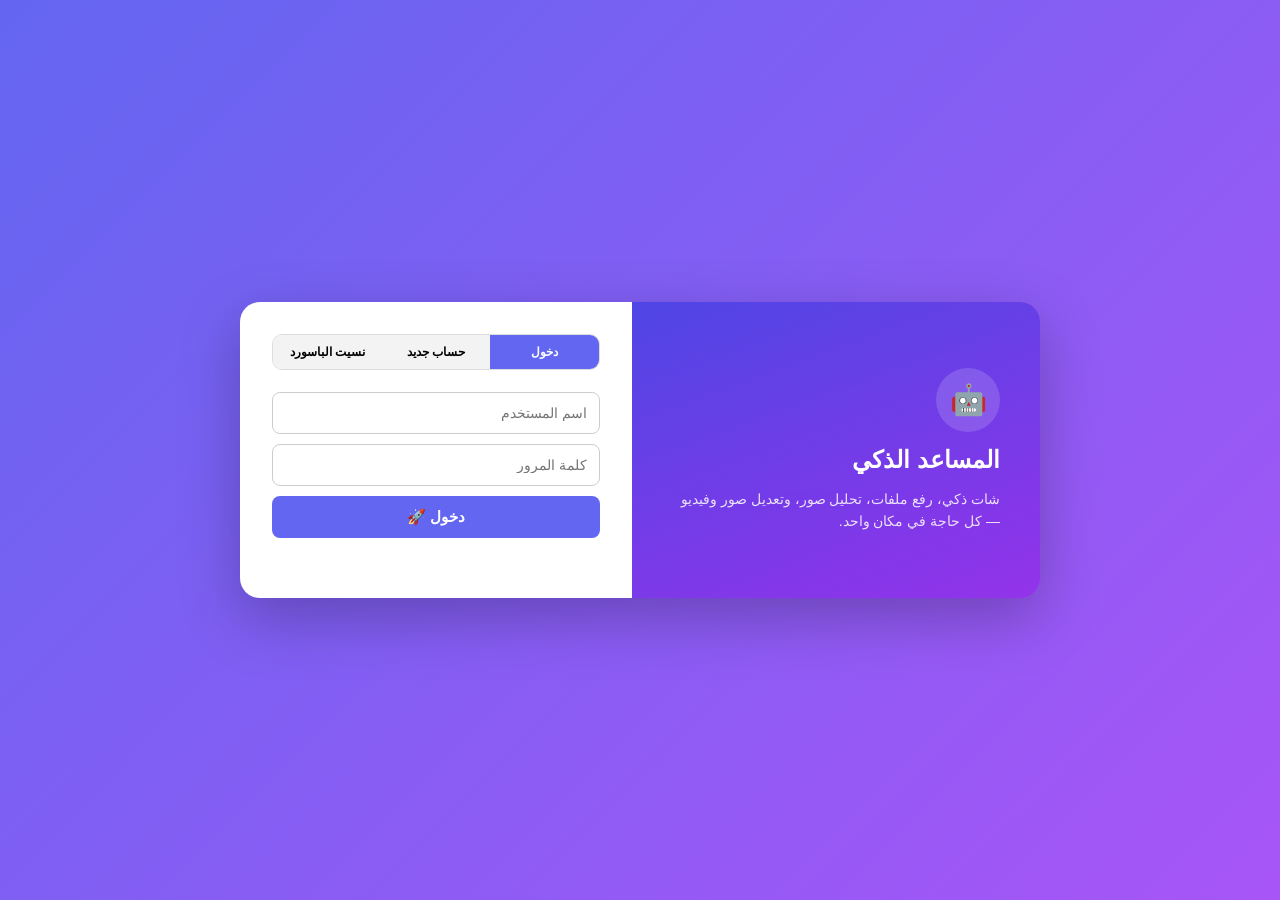
==== static/index.html @ ee0d487b "Add files via upload" ====
<!DOCTYPE html>
<html lang="ar" dir="rtl">
<head>
<meta charset="UTF-8">
<title>المساعد الذكي</title>
<link rel="stylesheet" href="/static/style.css">
</head>
<body>

<!-- شاشة تسجيل الدخول -->
<div id="auth-screen" class="screen">
  <div class="auth-split">
    <div class="auth-brand">
      <div class="brand-logo">🤖</div>
      <h1>المساعد الذكي</h1>
      <p>شات ذكي، رفع ملفات، تحليل صور، وتعديل صور وفيديو — كل حاجة في مكان واحد.</p>
    </div>

    <div class="auth-box">
      <div class="tabs">
        <button class="tab-btn active" data-tab="login">دخول</button>
        <button class="tab-btn" data-tab="signup">حساب جديد</button>
        <button class="tab-btn" data-tab="forgot">نسيت الباسورد</button>
      </div>

      <div id="login-tab" class="tab-content active">
        <input type="text" id="login-username" placeholder="اسم المستخدم">
        <input type="password" id="login-password" placeholder="كلمة المرور">
        <button class="primary-btn" onclick="login()">دخول 🚀</button>
        <p id="login-error" class="error-msg"></p>
      </div>

      <div id="signup-tab" class="tab-content">
        <input type="text" id="signup-username" placeholder="اسم المستخدم">
        <input type="password" id="signup-password" placeholder="كلمة المرور">
        <input type="text" id="signup-question" placeholder="سؤال أمان (لو نسيت الباسورد)">
        <input type="text" id="signup-answer" placeholder="إجابة سؤال الأمان">
        <button class="primary-btn" onclick="signup()">إنشاء حساب 💾</button>
        <p id="signup-error" class="error-msg"></p>
      </div>

      <div id="forgot-tab" class="tab-content">
        <input type="text" id="forgot-username" placeholder="اسم المستخدم">
        <button class="secondary-btn" onclick="fetchSecurityQuestion()">دور على سؤال الأمان</button>
        <p id="forgot-question" class="question-text"></p>
        <input type="text" id="forgot-answer" placeholder="إجابتك" class="hidden-field">
        <input type="password" id="forgot-newpass" placeholder="كلمة المرور الجديدة" class="hidden-field">
        <button class="primary-btn hidden-field" id="forgot-submit-btn" onclick="resetPassword()">إعادة تعيين كلمة المرور 🔄</button>
        <p id="forgot-error" class="error-msg"></p>
      </div>
    </div>
  </div>
</div>

<!-- شاشة القفل (انتهاء الوقت المتاح) -->
<div id="lock-screen" class="screen hidden">
  <div class="auth-split">
    <div class="auth-brand lock-brand">
      <div class="brand-logo">⏳</div>
      <h1>انتهت فترة الاستخدام</h1>
    </div>
    <div class="auth-box">
      <p id="lock-message" class="lock-message"></p>
      <input type="text" id="vip-code-input" placeholder="اكتب كود الساعات هنا">
      <button class="primary-btn" onclick="redeemCode()">✅ تفعيل الكود</button>
      <p id="lock-error" class="error-msg"></p>
    </div>
  </div>
</div>

<!-- شاشة الشات -->
<div id="chat-screen" class="screen hidden">
  <div class="sidebar">
    <h2>💬 الشاتات</h2>
    <p id="remaining-time" class="remaining-time-badge"></p>
    <input type="text" id="new-chat-name" placeholder="اسم شات جديد...">
    <button class="secondary-btn" onclick="createNewChat()">➕ شات جديد</button>
    <div id="chat-list"></div>
    <button class="logout-btn" onclick="logout()">🚪 خروج</button>
  </div>

  <div class="main-chat">
    <div id="messages"></div>

    <div id="attachment-preview" class="attachment-preview hidden"></div>

    <div class="input-bar">
      <div class="plus-wrapper">
        <button id="plus-btn" onclick="togglePlusMenu()">➕</button>
        <div id="plus-menu" class="plus-menu hidden">
          <label class="plus-item">
            📎 إضافة ملفات أو صور
            <input type="file" id="file-input" style="display:none" onchange="handleFileUpload(event)">
          </label>
          <div class="plus-item" onclick="openModal('image-editor-modal')">🖼️ تعديل الصور</div>
          <div class="plus-item" onclick="openModal('video-editor-modal')">🎬 تعديل الفيديو</div>
        </div>
      </div>

      <input type="text" id="message-input" placeholder="تحدث معي..." onkeypress="if(event.key==='Enter') sendMessage()">
      <button id="send-btn" onclick="sendMessage()">⬆️</button>
    </div>
  </div>
</div>

<!-- نافذة تعديل الصور -->
<div id="image-editor-modal" class="modal hidden">
  <div class="modal-content">
    <button class="modal-close" onclick="closeModal('image-editor-modal')">✕</button>
    <h2>🖼️ تعديل الصور</h2>
    <input type="file" id="edit-image-file" accept="image/*">
    <img id="edit-image-preview" style="max-width:100%; display:none; border-radius:8px;">
    <select id="edit-image-operation" onchange="updateImageEditorFields()">
      <option value="resize">تصغير/تكبير</option>
      <option value="crop">قص</option>
      <option value="rotate">تدوير</option>
      <option value="grayscale">أبيض وأسود</option>
      <option value="brightness">تفتيح/تعتيم</option>
      <option value="flip">قلب</option>
    </select>
    <div id="image-editor-fields"></div>
    <button class="primary-btn" onclick="applyImageEdit()">تطبيق</button>
    <div id="image-editor-result"></div>
  </div>
</div>

<!-- نافذة تعديل الفيديو -->
<div id="video-editor-modal" class="modal hidden">
  <div class="modal-content">
    <button class="modal-close" onclick="closeModal('video-editor-modal')">✕</button>
    <h2>🎬 تعديل الفيديو</h2>
    <input type="file" id="edit-video-file" accept="video/*">
    <select id="edit-video-operation" onchange="updateVideoEditorFields()">
      <option value="trim">قص جزء</option>
      <option value="extract_audio">استخراج الصوت</option>
      <option value="resize">تغيير الدقة</option>
    </select>
    <div id="video-editor-fields"></div>
    <button class="primary-btn" onclick="applyVideoEdit()">تطبيق</button>
    <div id="video-editor-result"></div>
  </div>
</div>

<script src="/static/app.js"></script>
</body>
</html>
---- static/style.css ----
* { box-sizing: border-box; margin: 0; padding: 0; font-family: 'Segoe UI', Tahoma, sans-serif; }

body { background: #f5f5f7; color: #1e1e2f; height: 100vh; overflow: hidden; }

.screen { height: 100vh; width: 100%; }
.hidden { display: none !important; }

/* ---------- شاشة الدخول ---------- */
#auth-screen, #lock-screen {
  display: flex; align-items: center; justify-content: center;
  background: linear-gradient(135deg, #6366f1, #a855f7);
}
.auth-split {
  display: flex; width: 800px; max-width: 92vw; border-radius: 20px; overflow: hidden;
  box-shadow: 0 20px 60px rgba(0,0,0,0.25);
}
.auth-brand {
  flex: 1; background: linear-gradient(160deg, #4f46e5, #9333ea);
  color: #fff; padding: 40px; display: flex; flex-direction: column; justify-content: center; gap: 14px;
}
.auth-brand.lock-brand { background: linear-gradient(160deg, #b45309, #dc2626); }
.brand-logo {
  width: 64px; height: 64px; border-radius: 50%; background: rgba(255,255,255,0.15);
  display: flex; align-items: center; justify-content: center; font-size: 30px;
}
.auth-brand h1 { font-size: 24px; }
.auth-brand p { font-size: 14px; opacity: 0.85; line-height: 1.6; }

.auth-box { flex: 1; background: #fff; color: #222; padding: 32px; display: flex; flex-direction: column; gap: 10px; }
.tabs { display: flex; margin-bottom: 12px; border-radius: 10px; overflow: hidden; border: 1px solid #ddd; }
.tab-btn { flex: 1; padding: 10px 4px; border: none; background: #f3f3f3; cursor: pointer; font-weight: bold; font-size: 12px; }
.tab-btn.active { background: #6366f1; color: #fff; }
.tab-content { display: none; flex-direction: column; gap: 10px; }
.tab-content.active { display: flex; }
.auth-box input { padding: 12px; border-radius: 8px; border: 1px solid #ccc; font-size: 14px; background: #fff; color: #222; }
.primary-btn {
  background: #6366f1; color: #fff; border: none; padding: 12px; border-radius: 8px;
  font-weight: bold; cursor: pointer; font-size: 15px;
}
.primary-btn:hover { background: #4f46e5; }
.error-msg { color: #dc2626; font-size: 13px; text-align: center; min-height: 18px; }
.question-text { font-size: 14px; color: #4f46e5; font-weight: bold; min-height: 18px; }
.hidden-field { display: none; }
.lock-message { font-size: 14px; line-height: 1.6; color: #444; }
.remaining-time-badge { font-size: 12px; background: #ececf3; color: #333; padding: 6px 10px; border-radius: 8px; text-align: center; }

/* ---------- شاشة الشات ---------- */
#chat-screen { display: flex; height: 100vh; }
.sidebar {
  width: 260px; background: #ffffff; padding: 16px; display: flex; flex-direction: column; gap: 10px;
  border-left: 1px solid #e5e5ea;
}
.sidebar h2 { font-size: 16px; margin-bottom: 8px; color: #1e1e2f; }
.sidebar input { padding: 10px; border-radius: 8px; border: 1px solid #ddd; background: #f7f7fa; color: #1e1e2f; }
.secondary-btn { background: #ececf3; color: #333; border: none; padding: 10px; border-radius: 8px; cursor: pointer; }
.secondary-btn:hover { background: #e0e0ea; }
#chat-list { flex: 1; overflow-y: auto; display: flex; flex-direction: column; gap: 6px; }
.chat-list-item {
  padding: 10px; border-radius: 8px; cursor: pointer; background: #f7f7fa; font-size: 14px; color: #1e1e2f;
  display: flex; align-items: center; justify-content: space-between; gap: 6px;
}
.chat-list-item:hover { background: #ececf3; }
.chat-list-item.active { background: #6366f1; color: #fff; }
.chat-name-text { flex: 1; overflow: hidden; text-overflow: ellipsis; white-space: nowrap; cursor: pointer; }
.chat-actions { display: flex; gap: 4px; opacity: 0; transition: opacity 0.15s ease; }
.chat-list-item:hover .chat-actions { opacity: 1; }
.chat-action-btn { background: transparent; border: none; cursor: pointer; font-size: 13px; padding: 2px 4px; border-radius: 4px; }
.chat-action-btn:hover { background: rgba(0,0,0,0.08); }
.logout-btn { background: #fde2e2; color: #b42323; border: none; padding: 10px; border-radius: 8px; cursor: pointer; font-weight: bold; }

.main-chat { flex: 1; display: flex; flex-direction: column; background: #f5f5f7; }
#messages { flex: 1; overflow-y: auto; padding: 24px; display: flex; flex-direction: column; gap: 16px; }
.msg-row { display: flex; gap: 10px; max-width: 70%; }
.msg-row.user { align-self: flex-end; flex-direction: row-reverse; }
.msg-row.assistant { align-self: flex-start; }
.avatar {
  width: 36px; height: 36px; border-radius: 50%; flex-shrink: 0;
  display: flex; align-items: center; justify-content: center; font-size: 18px;
}
.msg-row.user .avatar { background: linear-gradient(135deg, #10b981, #06b6d4); }
.msg-row.assistant .avatar { background: linear-gradient(135deg, #6366f1, #a855f7); }
.bubble { padding: 12px 16px; border-radius: 14px; line-height: 1.6; font-size: 15px; white-space: pre-wrap; }
.msg-row.user .bubble { background: #6366f1; color: #fff; border-bottom-right-radius: 4px; }
.msg-row.assistant .bubble { background: #ffffff; color: #1e1e2f; border: 1px solid #e5e5ea; border-bottom-left-radius: 4px; }
.message-image { max-width: 220px; border-radius: 10px; display: block; margin-bottom: 6px; }
.thinking { font-size: 13px; opacity: 0.7; font-style: italic; }

/* ---------- شريط الإدخال ---------- */
.input-bar { display: flex; align-items: center; gap: 10px; padding: 16px 24px; border-top: 1px solid #e5e5ea; background: #ffffff; }
.plus-wrapper { position: relative; }
#plus-btn {
  width: 42px; height: 42px; border-radius: 50%; border: none; background: #ececf3; color: #333;
  font-size: 20px; cursor: pointer; transition: transform 0.2s ease, background 0.2s ease;
}
#plus-btn:hover { background: #e0e0ea; }
#plus-btn.open { transform: rotate(45deg); background: #6366f1; color: #fff; }
.plus-menu {
  position: absolute; bottom: 52px; right: 0; background: #ffffff; border: 1px solid #e5e5ea;
  border-radius: 12px; padding: 8px; width: 220px; box-shadow: 0 8px 24px rgba(0,0,0,0.15);
}
.plus-item { padding: 10px 12px; border-radius: 8px; cursor: pointer; font-size: 14px; display: block; color: #1e1e2f; }
.plus-item:hover { background: #f3f3fa; }
#message-input { flex: 1; padding: 12px 16px; border-radius: 24px; border: 1px solid #ddd; background: #f7f7fa; color: #1e1e2f; font-size: 15px; }
#send-btn { width: 42px; height: 42px; border-radius: 50%; border: none; background: #6366f1; color: #fff; font-size: 18px; cursor: pointer; }
#send-btn:hover { background: #4f46e5; }

/* ---------- معاينة المرفق ---------- */
.attachment-preview { display: flex; align-items: center; gap: 10px; padding: 8px 24px; background: #ffffff; border-top: 1px solid #e5e5ea; }
.attachment-preview.hidden { display: none; }
.preview-thumb { width: 56px; height: 56px; object-fit: cover; border-radius: 10px; border: 1px solid #ddd; }
.preview-file-chip { display: flex; align-items: center; gap: 8px; background: #ececf3; color: #333; padding: 8px 12px; border-radius: 10px; font-size: 13px; }
.preview-remove-btn { background: #dc2626; color: #fff; border: none; border-radius: 50%; width: 22px; height: 22px; cursor: pointer; font-size: 12px; line-height: 1; }

/* ---------- نوافذ تعديل الصور والفيديو (Modal) ---------- */
.modal {
  position: fixed; top: 0; left: 0; width: 100%; height: 100%;
  background: rgba(0,0,0,0.5); display: flex; align-items: center; justify-content: center; z-index: 1000;
}
.modal.hidden { display: none; }
.modal-content {
  background: #fff; border-radius: 16px; padding: 24px; width: 420px; max-width: 92vw; max-height: 85vh;
  overflow-y: auto; position: relative; display: flex; flex-direction: column; gap: 10px;
}
.modal-close {
  position: absolute; top: 12px; left: 12px; background: #ececf3; border: none; border-radius: 50%;
  width: 28px; height: 28px; cursor: pointer; font-size: 13px;
}
.modal-content h2 { margin-bottom: 6px; }
.modal-content select, .modal-content input[type="file"], .modal-content input[type="number"] {
  padding: 10px; border-radius: 8px; border: 1px solid #ddd; font-size: 14px; width: 100%;
}
.editor-field-row { display: flex; gap: 8px; }
.editor-field-row input { flex: 1; }
.editor-result-media { max-width: 100%; border-radius: 8px; margin-top: 8px; display: block; }
.editor-download-link {
  display: block; text-align: center; margin-top: 8px; text-decoration: none; padding: 10px;
  background: #ececf3; color: #333; border-radius: 8px; font-weight: bold;
}
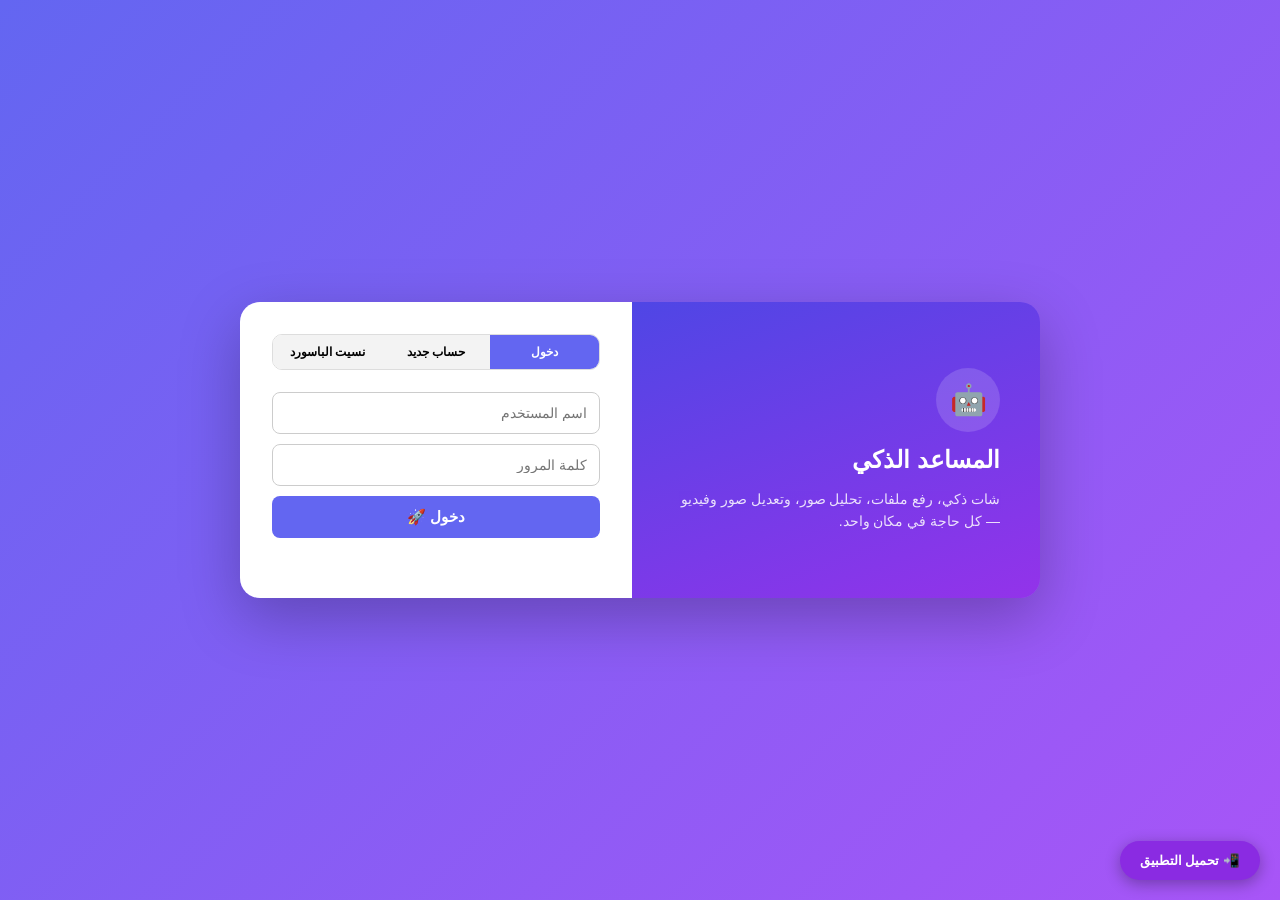
==== commit 698ffe69: "Add PWA installation button and service worker logic Added a button for downloading the PWA and impl" ====
--- a/static/index.html
+++ b/static/index.html
@@ -6,7 +6,50 @@
 <link rel="stylesheet" href="/static/style.css">
 </head>
 <body>
+<!-- زر تحميل التطبيق الاحترافي للأندرويد والكمبيوتر -->
+<button id="pwa-install-btn" style="display: none; position: fixed; bottom: 20px; right: 20px; z-index: 9999; background: #8a2be2; color: white; border: none; padding: 12px 20px; border-radius: 50px; font-weight: bold; box-shadow: 0 4px 15px rgba(0,0,0,0.3); cursor: pointer; display: flex; align-items: center; gap: 8px;">
+    📲 تحميل التطبيق
+</button>
 
+<script>
+// 1. تسجيل الـ Service Worker (إجباري للأندرويد لكي يظهر الزر)
+if ('serviceWorker' in navigator) {
+    window.addEventListener('load', () => {
+        navigator.serviceWorker.register('/sw.js')
+            .then(reg => console.log('Service Worker Registered'))
+            .catch(err => console.log('Service Worker Failed', err));
+    });
+}
+
+let deferredPrompt;
+const installBtn = document.getElementById('pwa-install-btn');
+
+// 2. التقاط حدث التثبيت وإظهار الزر
+window.addEventListener('beforeinstallprompt', (e) => {
+    e.preventDefault();
+    deferredPrompt = e;
+    installBtn.style.display = 'flex'; // إظهار الزر فوراً على الأندرويد والكمبيوتر
+});
+
+// 3. برمجة زر التحميل عند الضغط عليه
+installBtn.addEventListener('click', async () => {
+    if (deferredPrompt) {
+        deferredPrompt.prompt();
+        const { outcome } = await deferredPrompt.userChoice;
+        if (outcome === 'accepted') {
+            console.log('User installed the app');
+        }
+        deferredPrompt = null;
+        installBtn.style.display = 'none';
+    }
+});
+
+window.addEventListener('appinstalled', () => {
+    installBtn.style.display = 'none';
+    deferredPrompt = null;
+});
+</script>
+  
 <!-- شاشة تسجيل الدخول -->
 <div id="auth-screen" class="screen">
   <div class="auth-split">
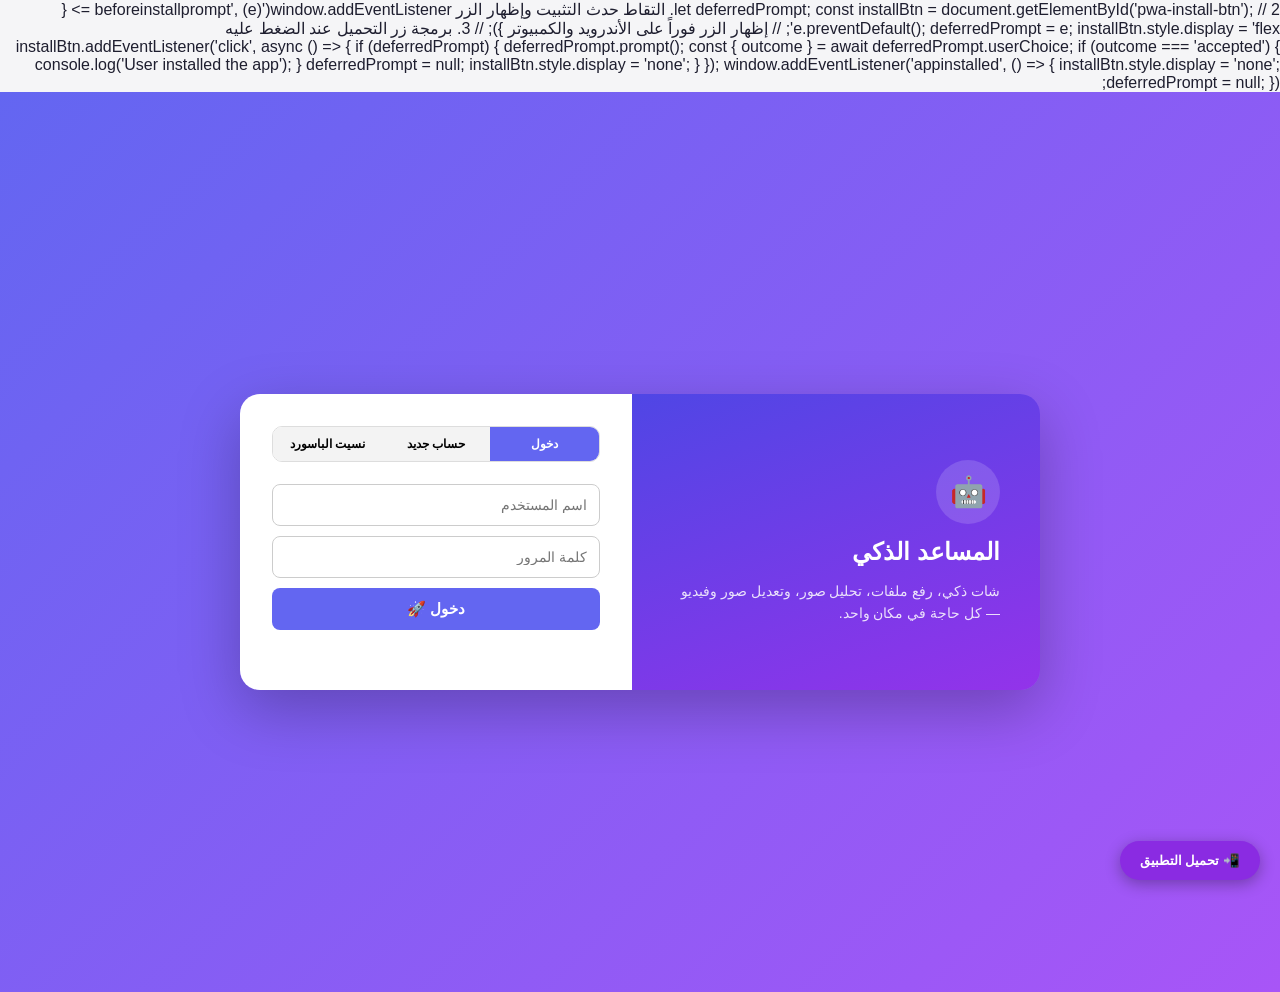
==== commit 9b83b777: "Update index.html" ====
--- a/static/index.html
+++ b/static/index.html
@@ -6,20 +6,55 @@
 <link rel="stylesheet" href="/static/style.css">
 </head>
 <body>
-<!-- زر تحميل التطبيق الاحترافي للأندرويد والكمبيوتر -->
+<!-- زر تحميل التطبيق الاحترافي المتوافق مع جميع الأنظمة والمتصفحات القديمة والحديثة -->
 <button id="pwa-install-btn" style="display: none; position: fixed; bottom: 20px; right: 20px; z-index: 9999; background: #8a2be2; color: white; border: none; padding: 12px 20px; border-radius: 50px; font-weight: bold; box-shadow: 0 4px 15px rgba(0,0,0,0.3); cursor: pointer; display: flex; align-items: center; gap: 8px;">
     📲 تحميل التطبيق
 </button>
 
 <script>
-// 1. تسجيل الـ Service Worker (إجباري للأندرويد لكي يظهر الزر)
-if ('serviceWorker' in navigator) {
-    window.addEventListener('load', () => {
-        navigator.serviceWorker.register('/sw.js')
-            .then(reg => console.log('Service Worker Registered'))
-            .catch(err => console.log('Service Worker Failed', err));
+try {
+    if ('serviceWorker' in navigator) {
+        window.addEventListener('load', function() {
+            navigator.serviceWorker.register('/sw.js')
+                .then(function(reg) { console.log('Service Worker Registered'); })
+                .catch(function(err) { console.log('Service Worker Failed', err); });
+        });
+    }
+
+    var deferredPrompt;
+    var installBtn = document.getElementById('pwa-install-btn');
+
+    window.addEventListener('beforeinstallprompt', function(e) {
+        if (e && e.preventDefault) { e.preventDefault(); }
+        deferredPrompt = e;
+        if (installBtn) { installBtn.style.display = 'flex'; }
     });
+
+    if (installBtn) {
+        installBtn.addEventListener('click', function() {
+            if (deferredPrompt && deferredPrompt.prompt) {
+                deferredPrompt.prompt();
+                deferredPrompt.userChoice.then(function(choiceResult) {
+                    if (choiceResult.outcome === 'accepted') {
+                        console.log('User installed the app');
+                    }
+                    deferredPrompt = null;
+                    installBtn.style.display = 'none';
+                });
+            }
+        });
+    }
+
+    window.addEventListener('appinstalled', function() {
+        if (installBtn) { installBtn.style.display = 'none'; }
+        deferredPrompt = null;
+    });
+} catch (error) {
+    console.log('Old browser detected, standard web experience fallback active.', error);
 }
+</script>
+</body>
+</html>
 
 let deferredPrompt;
 const installBtn = document.getElementById('pwa-install-btn');
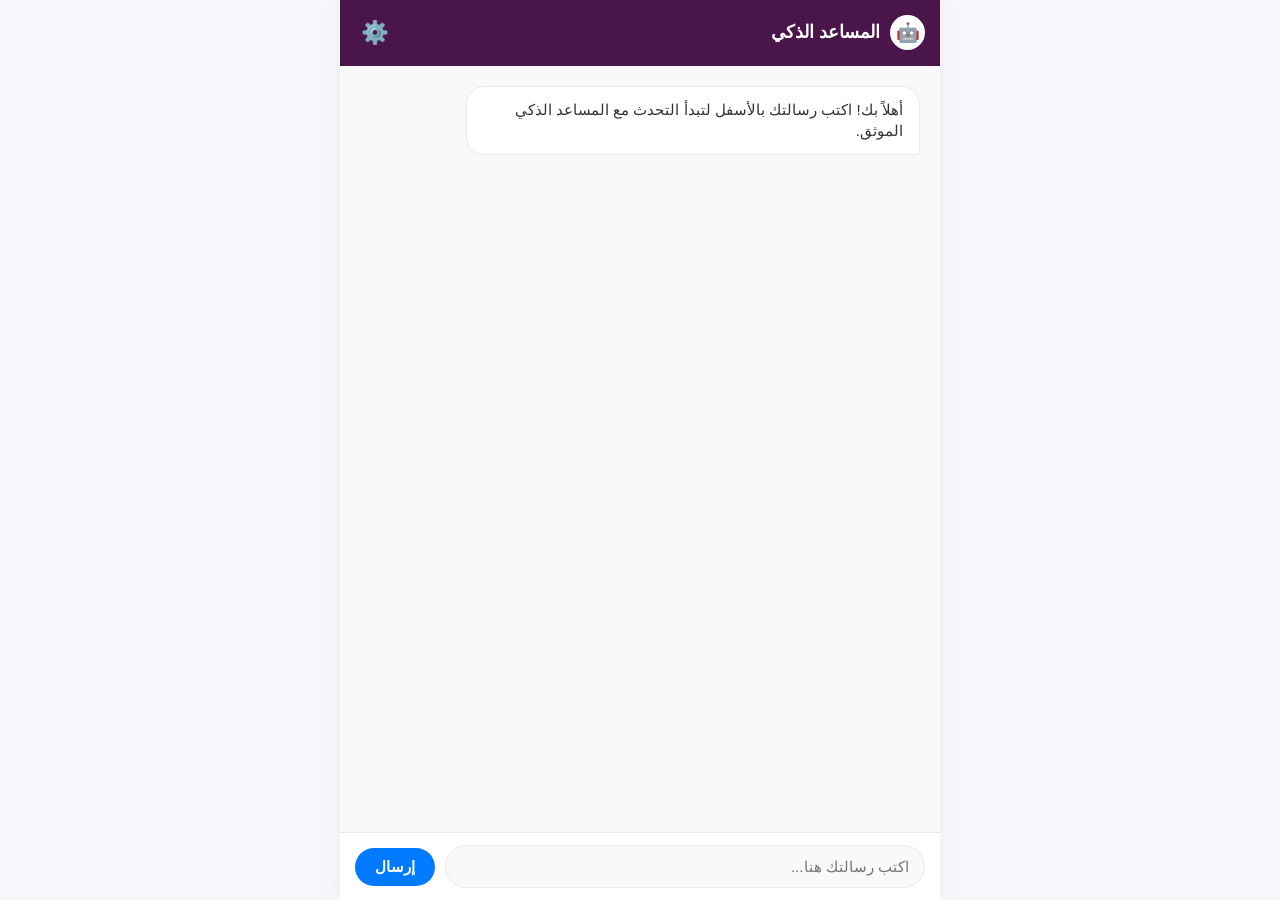
==== commit 0b579cdc: "Update index.html" ====
--- a/static/index.html
+++ b/static/index.html
@@ -1,224 +1,332 @@
 <!DOCTYPE html>
 <html lang="ar" dir="rtl">
 <head>
-<meta charset="UTF-8">
-<title>المساعد الذكي</title>
-<link rel="stylesheet" href="/static/style.css">
+    <meta charset="UTF-8">
+    <meta name="viewport" content="width=device-width, initial-scale=1.0">
+    <title>المساعد الذكي</title>
+    <style>
+        :root {
+            --bg-color: #f5f7fb;
+            --chat-bg: #ffffff;
+            --text-color: #333333;
+            --box-bg: #f9f9fb;
+            --border-color: #eaeaea;
+            --message-bot-bg: #ffffff;
+            --sidebar-bg: #ffffff;
+        }
+
+        [data-theme="dark"] {
+            --bg-color: #121212;
+            --chat-bg: #1e1e1e;
+            --text-color: #e0e0e0;
+            --box-bg: #181818;
+            --border-color: #2c2c2c;
+            --message-bot-bg: #2d2d2d;
+            --sidebar-bg: #1e1e1e;
+        }
+
+        body {
+            font-family: 'Segoe UI', Tahoma, Geneva, Verdana, sans-serif;
+            background-color: var(--bg-color);
+            color: var(--text-color);
+            margin: 0;
+            padding: 0;
+            display: flex;
+            justify-content: center;
+            transition: background-color 0.3s, color 0.3s;
+        }
+
+        .app-container {
+            width: 100%;
+            max-width: 600px;
+            height: 100vh;
+            display: flex;
+            flex-direction: column;
+            background: var(--chat-bg);
+            position: relative;
+            box-shadow: 0 0 20px rgba(0,0,0,0.05);
+            overflow: hidden;
+        }
+
+        .chat-header {
+            background-color: #4a154b;
+            color: #ffffff;
+            padding: 15px;
+            display: flex;
+            align-items: center;
+            font-weight: bold;
+            font-size: 1.1rem;
+            border-bottom: 1px solid rgba(0,0,0,0.1);
+            z-index: 101;
+        }
+
+        .chat-header .bot-icon {
+            width: 35px;
+            height: 35px;
+            background-color: #ffffff;
+            border-radius: 50%;
+            margin-left: 10px;
+            display: flex;
+            align-items: center;
+            justify-content: center;
+            font-size: 1.2rem;
+        }
+
+        .settings-toggle {
+            background: none;
+            border: none;
+            font-size: 1.4rem;
+            cursor: pointer;
+            margin-right: auto;
+            color: #ffffff;
+            outline: none;
+        }
+
+        .sidebar {
+            position: absolute;
+            top: 0;
+            right: -280px;
+            width: 260px;
+            height: 100%;
+            background-color: var(--sidebar-bg);
+            border-left: 1px solid var(--border-color);
+            box-shadow: -5px 0 15px rgba(0,0,0,0.05);
+            z-index: 200;
+            transition: right 0.3s ease;
+            padding: 20px;
+            box-sizing: border-box;
+            display: flex;
+            flex-direction: column;
+            gap: 20px;
+        }
+
+        .sidebar.open {
+            right: 0;
+        }
+
+        .sidebar-header {
+            display: flex;
+            justify-content: space-between;
+            align-items: center;
+            border-bottom: 1px solid var(--border-color);
+            padding-bottom: 10px;
+            font-weight: bold;
+        }
+
+        .close-sidebar {
+            background: none;
+            border: none;
+            font-size: 1.2rem;
+            cursor: pointer;
+            color: var(--text-color);
+            outline: none;
+        }
+
+        .setting-item {
+            display: flex;
+            flex-direction: column;
+            gap: 8px;
+        }
+
+        .setting-btn {
+            background-color: #007bff;
+            color: #ffffff;
+            border: none;
+            padding: 10px;
+            border-radius: 8px;
+            cursor: pointer;
+            font-weight: bold;
+            font-size: 0.9rem;
+        }
+
+        .setting-btn.secondary {
+            background-color: #6c757d;
+        }
+
+        .key-display {
+            background-color: var(--box-bg);
+            padding: 10px;
+            border-radius: 5px;
+            font-size: 0.8rem;
+            word-break: break-all;
+            border: 1px dashed var(--border-color);
+            display: none;
+            cursor: pointer;
+            text-align: center;
+        }
+
+        .api-caret-container {
+            display: flex;
+            align-items: center;
+            gap: 8px;
+            background-color: var(--box-bg);
+            padding: 8px 12px;
+            border-radius: 20px;
+            border: 1px solid var(--border-color);
+            font-size: 0.85rem;
+        }
+
+        .caret-indicator {
+            width: 10px;
+            height: 10px;
+            background-color: #6c757d;
+            border-radius: 50%;
+            display: inline-block;
+            transition: background-color 0.3s, box-shadow 0.3s;
+        }
+
+        .caret-indicator.active {
+            background-color: #28a745;
+            box-shadow: 0 0 8px #28a745;
+        }
+
+        .chat-messages {
+            flex: 1;
+            padding: 20px;
+            overflow-y: auto;
+            display: flex;
+            flex-direction: column;
+            gap: 15px;
+            background-color: var(--box-bg);
+            padding-bottom: 90px; 
+        }
+
+        .message {
+            max-width: 75%;
+            padding: 12px 16px;
+            border-radius: 18px;
+            font-size: 0.95rem;
+            line-height: 1.4;
+            word-wrap: break-word;
+        }
+
+        .message.bot {
+            background-color: var(--message-bot-bg);
+            color: var(--text-color);
+            align-self: flex-start;
+            border-bottom-right-radius: 4px;
+            box-shadow: 0 2px 5px rgba(0,0,0,0.02);
+            border: 1px solid var(--border-color);
+        }
+
+        .message.user {
+            background-color: #007bff;
+            color: #ffffff;
+            align-self: flex-end;
+            border-bottom-left-radius: 4px;
+        }
+
+        /* تثبيت صندوق الكتابة الثابت بالأسفل حاسماً لعدم الاختفاء */
+        .input-container {
+            position: absolute;
+            bottom: 0;
+            left: 0;
+            width: 100%;
+            background-color: var(--chat-bg);
+            padding: 12px 15px;
+            box-sizing: border-box;
+            border-top: 1px solid var(--border-color);
+            display: flex;
+            align-items: center;
+            gap: 10px;
+            z-index: 100;
+        }
+
+        .input-container input {
+            flex: 1;
+            padding: 12px 15px;
+            border: 1px solid var(--border-color);
+            background-color: var(--box-bg);
+            color: var(--text-color);
+            border-radius: 25px;
+            font-size: 0.95rem;
+            outline: none;
+        }
+
+        .input-container button {
+            background-color: #007bff;
+            color: #ffffff;
+            border: none;
+            padding: 10px 20px;
+            border-radius: 25px;
+            font-size: 0.95rem;
+            cursor: pointer;
+            font-weight: bold;
+        }
+
+        #pwa-install-btn {
+            display: none;
+            background-color: #28a745;
+            color: white;
+            border: none;
+            padding: 6px 12px;
+            border-radius: 20px;
+            cursor: pointer;
+            font-size: 0.8rem;
+            margin-left: 10px;
+        }
+    </style>
 </head>
 <body>
-<!-- زر تحميل التطبيق الاحترافي المتوافق مع جميع الأنظمة والمتصفحات القديمة والحديثة -->
-<button id="pwa-install-btn" style="display: none; position: fixed; bottom: 20px; right: 20px; z-index: 9999; background: #8a2be2; color: white; border: none; padding: 12px 20px; border-radius: 50px; font-weight: bold; box-shadow: 0 4px 15px rgba(0,0,0,0.3); cursor: pointer; display: flex; align-items: center; gap: 8px;">
-    📲 تحميل التطبيق
-</button>
-
-<script>
-try {
-    if ('serviceWorker' in navigator) {
-        window.addEventListener('load', function() {
-            navigator.serviceWorker.register('/sw.js')
-                .then(function(reg) { console.log('Service Worker Registered'); })
-                .catch(function(err) { console.log('Service Worker Failed', err); });
-        });
-    }
-
-    var deferredPrompt;
-    var installBtn = document.getElementById('pwa-install-btn');
-
-    window.addEventListener('beforeinstallprompt', function(e) {
-        if (e && e.preventDefault) { e.preventDefault(); }
-        deferredPrompt = e;
-        if (installBtn) { installBtn.style.display = 'flex'; }
-    });
-
-    if (installBtn) {
-        installBtn.addEventListener('click', function() {
-            if (deferredPrompt && deferredPrompt.prompt) {
-                deferredPrompt.prompt();
-                deferredPrompt.userChoice.then(function(choiceResult) {
-                    if (choiceResult.outcome === 'accepted') {
-                        console.log('User installed the app');
-                    }
-                    deferredPrompt = null;
-                    installBtn.style.display = 'none';
-                });
-            }
-        });
-    }
-
-    window.addEventListener('appinstalled', function() {
-        if (installBtn) { installBtn.style.display = 'none'; }
-        deferredPrompt = null;
-    });
-} catch (error) {
-    console.log('Old browser detected, standard web experience fallback active.', error);
-}
-</script>
-</body>
-</html>
-
-let deferredPrompt;
-const installBtn = document.getElementById('pwa-install-btn');
-
-// 2. التقاط حدث التثبيت وإظهار الزر
-window.addEventListener('beforeinstallprompt', (e) => {
-    e.preventDefault();
-    deferredPrompt = e;
-    installBtn.style.display = 'flex'; // إظهار الزر فوراً على الأندرويد والكمبيوتر
-});
-
-// 3. برمجة زر التحميل عند الضغط عليه
-installBtn.addEventListener('click', async () => {
-    if (deferredPrompt) {
-        deferredPrompt.prompt();
-        const { outcome } = await deferredPrompt.userChoice;
-        if (outcome === 'accepted') {
-            console.log('User installed the app');
-        }
-        deferredPrompt = null;
-        installBtn.style.display = 'none';
-    }
-});
-
-window.addEventListener('appinstalled', () => {
-    installBtn.style.display = 'none';
-    deferredPrompt = null;
-});
-</script>
-  
-<!-- شاشة تسجيل الدخول -->
-<div id="auth-screen" class="screen">
-  <div class="auth-split">
-    <div class="auth-brand">
-      <div class="brand-logo">🤖</div>
-      <h1>المساعد الذكي</h1>
-      <p>شات ذكي، رفع ملفات، تحليل صور، وتعديل صور وفيديو — كل حاجة في مكان واحد.</p>
+
+    <div class="app-container">
+        <div class="chat-header">
+            <div class="bot-icon">🤖</div>
+            <span>المساعد الذكي</span>
+            <button id="pwa-install-btn">تحميل</button>
+            <button class="settings-toggle" onclick="toggleSidebar()">⚙️</button>
+        </div>
+
+        <div class="sidebar" id="sidebar">
+            <div class="sidebar-header">
+                <span>إعدادات التطبيق</span>
+                <button class="close-sidebar" onclick="toggleSidebar()">✕</button>
+            </div>
+            
+            <div class="setting-item">
+                <label>مظهر التطبيق:</label>
+                <button class="setting-btn secondary" id="theme-btn" onclick="toggleTheme()">التحويل للوضع الليلي 🌙</button>
+            </div>
+
+            <div class="setting-item">
+                <label>حالة المفتاح الحالي:</label>
+                <div class="api-caret-container">
+                    <span class="caret-indicator" id="caret-dot"></span>
+                    <span id="caret-status-text">مفتاح غير نشط / مفقود</span>
+                </div>
+            </div>
+
+            <div class="setting-item">
+                <label>إدارة الـ API Key:</label>
+                <button class="setting-btn" onclick="generateApiKey()">صنع API Key جديد 🔑</button>
+                <div class="key-display" id="key-display" onclick="copyKey()">اضغط هنا لنسخ المفتاح</div>
+            </div>
+        </div>
+
+        <div class="chat-messages" id="chat-box">
+            <div class="message bot">
+                أهلاً بك! اكتب رسالتك بالأسفل لتبدأ التحدث مع المساعد الذكي الموثق.
+            </div>
+        </div>
+
+        <div class="input-container">
+            <input type="text" id="user-input" placeholder="اكتب رسالتك هنا..." onkeydown="if(event.key === 'Enter') sendMessage()">
+            <button onclick="sendMessage()">إرسال</button>
+        </div>
     </div>
 
-    <div class="auth-box">
-      <div class="tabs">
-        <button class="tab-btn active" data-tab="login">دخول</button>
-        <button class="tab-btn" data-tab="signup">حساب جديد</button>
-        <button class="tab-btn" data-tab="forgot">نسيت الباسورد</button>
-      </div>
-
-      <div id="login-tab" class="tab-content active">
-        <input type="text" id="login-username" placeholder="اسم المستخدم">
-        <input type="password" id="login-password" placeholder="كلمة المرور">
-        <button class="primary-btn" onclick="login()">دخول 🚀</button>
-        <p id="login-error" class="error-msg"></p>
-      </div>
-
-      <div id="signup-tab" class="tab-content">
-        <input type="text" id="signup-username" placeholder="اسم المستخدم">
-        <input type="password" id="signup-password" placeholder="كلمة المرور">
-        <input type="text" id="signup-question" placeholder="سؤال أمان (لو نسيت الباسورد)">
-        <input type="text" id="signup-answer" placeholder="إجابة سؤال الأمان">
-        <button class="primary-btn" onclick="signup()">إنشاء حساب 💾</button>
-        <p id="signup-error" class="error-msg"></p>
-      </div>
-
-      <div id="forgot-tab" class="tab-content">
-        <input type="text" id="forgot-username" placeholder="اسم المستخدم">
-        <button class="secondary-btn" onclick="fetchSecurityQuestion()">دور على سؤال الأمان</button>
-        <p id="forgot-question" class="question-text"></p>
-        <input type="text" id="forgot-answer" placeholder="إجابتك" class="hidden-field">
-        <input type="password" id="forgot-newpass" placeholder="كلمة المرور الجديدة" class="hidden-field">
-        <button class="primary-btn hidden-field" id="forgot-submit-btn" onclick="resetPassword()">إعادة تعيين كلمة المرور 🔄</button>
-        <p id="forgot-error" class="error-msg"></p>
-      </div>
-    </div>
-  </div>
-</div>
-
-<!-- شاشة القفل (انتهاء الوقت المتاح) -->
-<div id="lock-screen" class="screen hidden">
-  <div class="auth-split">
-    <div class="auth-brand lock-brand">
-      <div class="brand-logo">⏳</div>
-      <h1>انتهت فترة الاستخدام</h1>
-    </div>
-    <div class="auth-box">
-      <p id="lock-message" class="lock-message"></p>
-      <input type="text" id="vip-code-input" placeholder="اكتب كود الساعات هنا">
-      <button class="primary-btn" onclick="redeemCode()">✅ تفعيل الكود</button>
-      <p id="lock-error" class="error-msg"></p>
-    </div>
-  </div>
-</div>
-
-<!-- شاشة الشات -->
-<div id="chat-screen" class="screen hidden">
-  <div class="sidebar">
-    <h2>💬 الشاتات</h2>
-    <p id="remaining-time" class="remaining-time-badge"></p>
-    <input type="text" id="new-chat-name" placeholder="اسم شات جديد...">
-    <button class="secondary-btn" onclick="createNewChat()">➕ شات جديد</button>
-    <div id="chat-list"></div>
-    <button class="logout-btn" onclick="logout()">🚪 خروج</button>
-  </div>
-
-  <div class="main-chat">
-    <div id="messages"></div>
-
-    <div id="attachment-preview" class="attachment-preview hidden"></div>
-
-    <div class="input-bar">
-      <div class="plus-wrapper">
-        <button id="plus-btn" onclick="togglePlusMenu()">➕</button>
-        <div id="plus-menu" class="plus-menu hidden">
-          <label class="plus-item">
-            📎 إضافة ملفات أو صور
-            <input type="file" id="file-input" style="display:none" onchange="handleFileUpload(event)">
-          </label>
-          <div class="plus-item" onclick="openModal('image-editor-modal')">🖼️ تعديل الصور</div>
-          <div class="plus-item" onclick="openModal('video-editor-modal')">🎬 تعديل الفيديو</div>
-        </div>
-      </div>
-
-      <input type="text" id="message-input" placeholder="تحدث معي..." onkeypress="if(event.key==='Enter') sendMessage()">
-      <button id="send-btn" onclick="sendMessage()">⬆️</button>
-    </div>
-  </div>
-</div>
-
-<!-- نافذة تعديل الصور -->
-<div id="image-editor-modal" class="modal hidden">
-  <div class="modal-content">
-    <button class="modal-close" onclick="closeModal('image-editor-modal')">✕</button>
-    <h2>🖼️ تعديل الصور</h2>
-    <input type="file" id="edit-image-file" accept="image/*">
-    <img id="edit-image-preview" style="max-width:100%; display:none; border-radius:8px;">
-    <select id="edit-image-operation" onchange="updateImageEditorFields()">
-      <option value="resize">تصغير/تكبير</option>
-      <option value="crop">قص</option>
-      <option value="rotate">تدوير</option>
-      <option value="grayscale">أبيض وأسود</option>
-      <option value="brightness">تفتيح/تعتيم</option>
-      <option value="flip">قلب</option>
-    </select>
-    <div id="image-editor-fields"></div>
-    <button class="primary-btn" onclick="applyImageEdit()">تطبيق</button>
-    <div id="image-editor-result"></div>
-  </div>
-</div>
-
-<!-- نافذة تعديل الفيديو -->
-<div id="video-editor-modal" class="modal hidden">
-  <div class="modal-content">
-    <button class="modal-close" onclick="closeModal('video-editor-modal')">✕</button>
-    <h2>🎬 تعديل الفيديو</h2>
-    <input type="file" id="edit-video-file" accept="video/*">
-    <select id="edit-video-operation" onchange="updateVideoEditorFields()">
-      <option value="trim">قص جزء</option>
-      <option value="extract_audio">استخراج الصوت</option>
-      <option value="resize">تغيير الدقة</option>
-    </select>
-    <div id="video-editor-fields"></div>
-    <button class="primary-btn" onclick="applyVideoEdit()">تطبيق</button>
-    <div id="video-editor-result"></div>
-  </div>
-</div>
-
-<script src="/static/app.js"></script>
-</body>
-</html>
+    <script>
+        let ACTIVE_USER_API_KEY = "sk_assist_default_key"; 
+        const BASE_SERVER_URL = "https://railway.app";
+
+        function toggleSidebar() {
+            document.getElementById('sidebar').classList.toggle('open');
+        }
+
+        function toggleTheme() {
+            const currentTheme = document.documentElement.getAttribute('data-theme');
+            const themeBtn = document.getElementById('theme-btn');
+            if (currentTheme === 'dark') {
+                document.documentElement.removeAttribute('data-theme');
+                themeBtn.innerText = "التحويل للوضع الليلي 🌙";
+            } else {
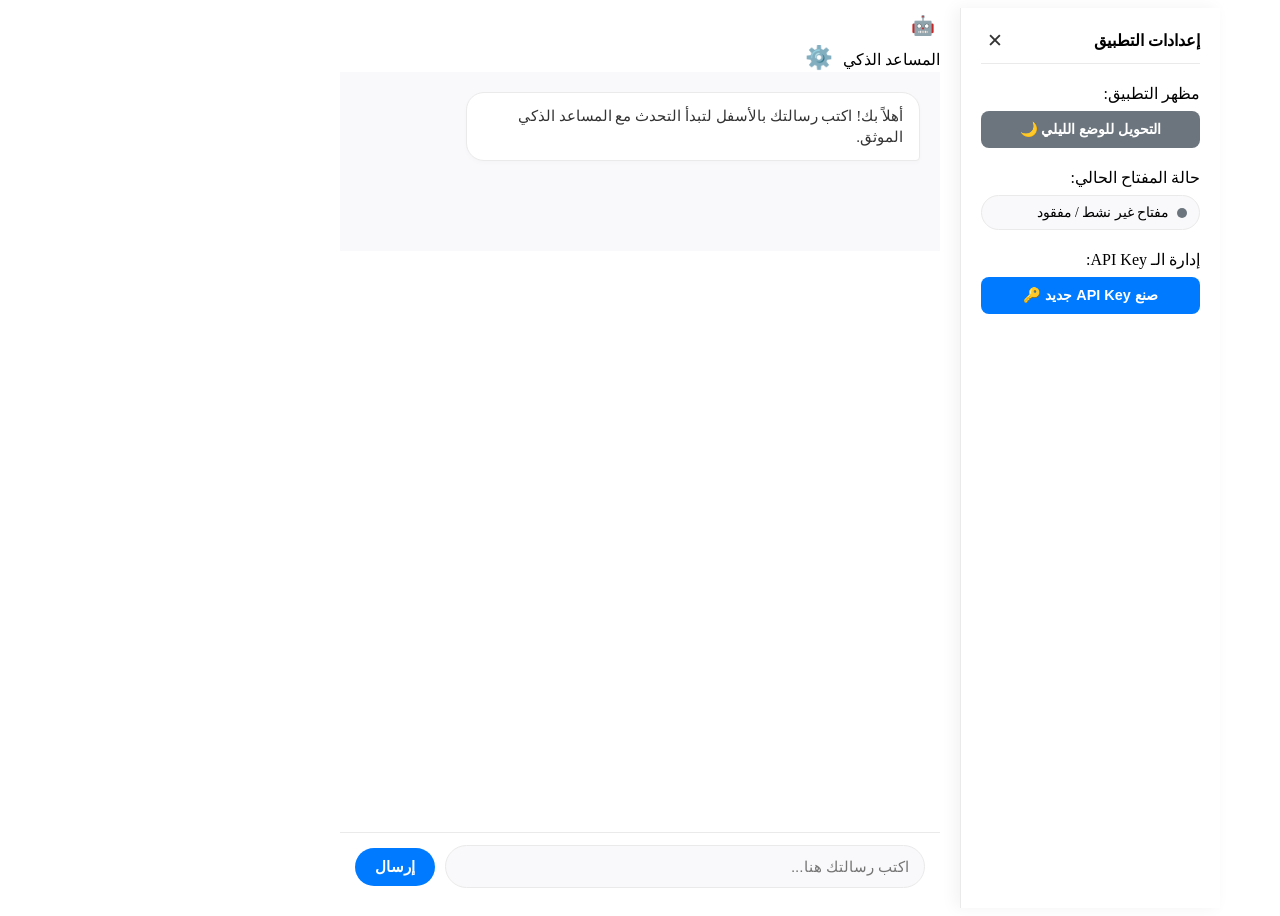
==== commit 047348d3: "Modify body and app-container styles for visibility Updated CSS styles to manage visibility of eleme" ====
--- a/static/index.html
+++ b/static/index.html
@@ -25,41 +25,35 @@
             --sidebar-bg: #1e1e1e;
         }
 
-        body {
-            font-family: 'Segoe UI', Tahoma, Geneva, Verdana, sans-serif;
-            background-color: var(--bg-color);
-            color: var(--text-color);
-            margin: 0;
-            padding: 0;
-            display: flex;
-            justify-content: center;
-            transition: background-color 0.3s, color 0.3s;
-        }
-
-        .app-container {
-            width: 100%;
-            max-width: 600px;
-            height: 100vh;
-            display: flex;
-            flex-direction: column;
-            background: var(--chat-bg);
-            position: relative;
-            box-shadow: 0 0 20px rgba(0,0,0,0.05);
-            overflow: hidden;
-        }
-
-        .chat-header {
-            background-color: #4a154b;
-            color: #ffffff;
-            padding: 15px;
-            display: flex;
-            align-items: center;
-            font-weight: bold;
-            font-size: 1.1rem;
-            border-bottom: 1px solid rgba(0,0,0,0.1);
-            z-index: 101;
-        }
-
+       /* --- كود سحري لإخفاء الكلمات المشوهة والتائهة تماماً من الشاشة --- */
+body {
+    display: flex;
+    flex-direction: column;
+    visibility: hidden; /* إخفاء كل شيء تائه بالخلفية */
+}
+
+/* إظهار حاوية التطبيق الحقيقية فقط ونظيفة تماماً */
+.app-container {
+    visibility: visible !important;
+    position: relative;
+    width: 100%;
+    max-width: 600px;
+    height: 100vh;
+    margin: 0 auto;
+}
+
+/* --- تثبيت صندوق الكتابة بالأسفل حاسماً لعدم الاختفاء --- */
+.input-container {
+    position: fixed !important;
+    bottom: 0 !important;
+    left: 50% !important;
+    transform: translateX(-50%) !important;
+    width: 100% !important;
+    max-width: 600px !important;
+    background: #ffffff !important;
+    z-index: 9999 !important;
+    visibility: visible !important;
+}
         .chat-header .bot-icon {
             width: 35px;
             height: 35px;
